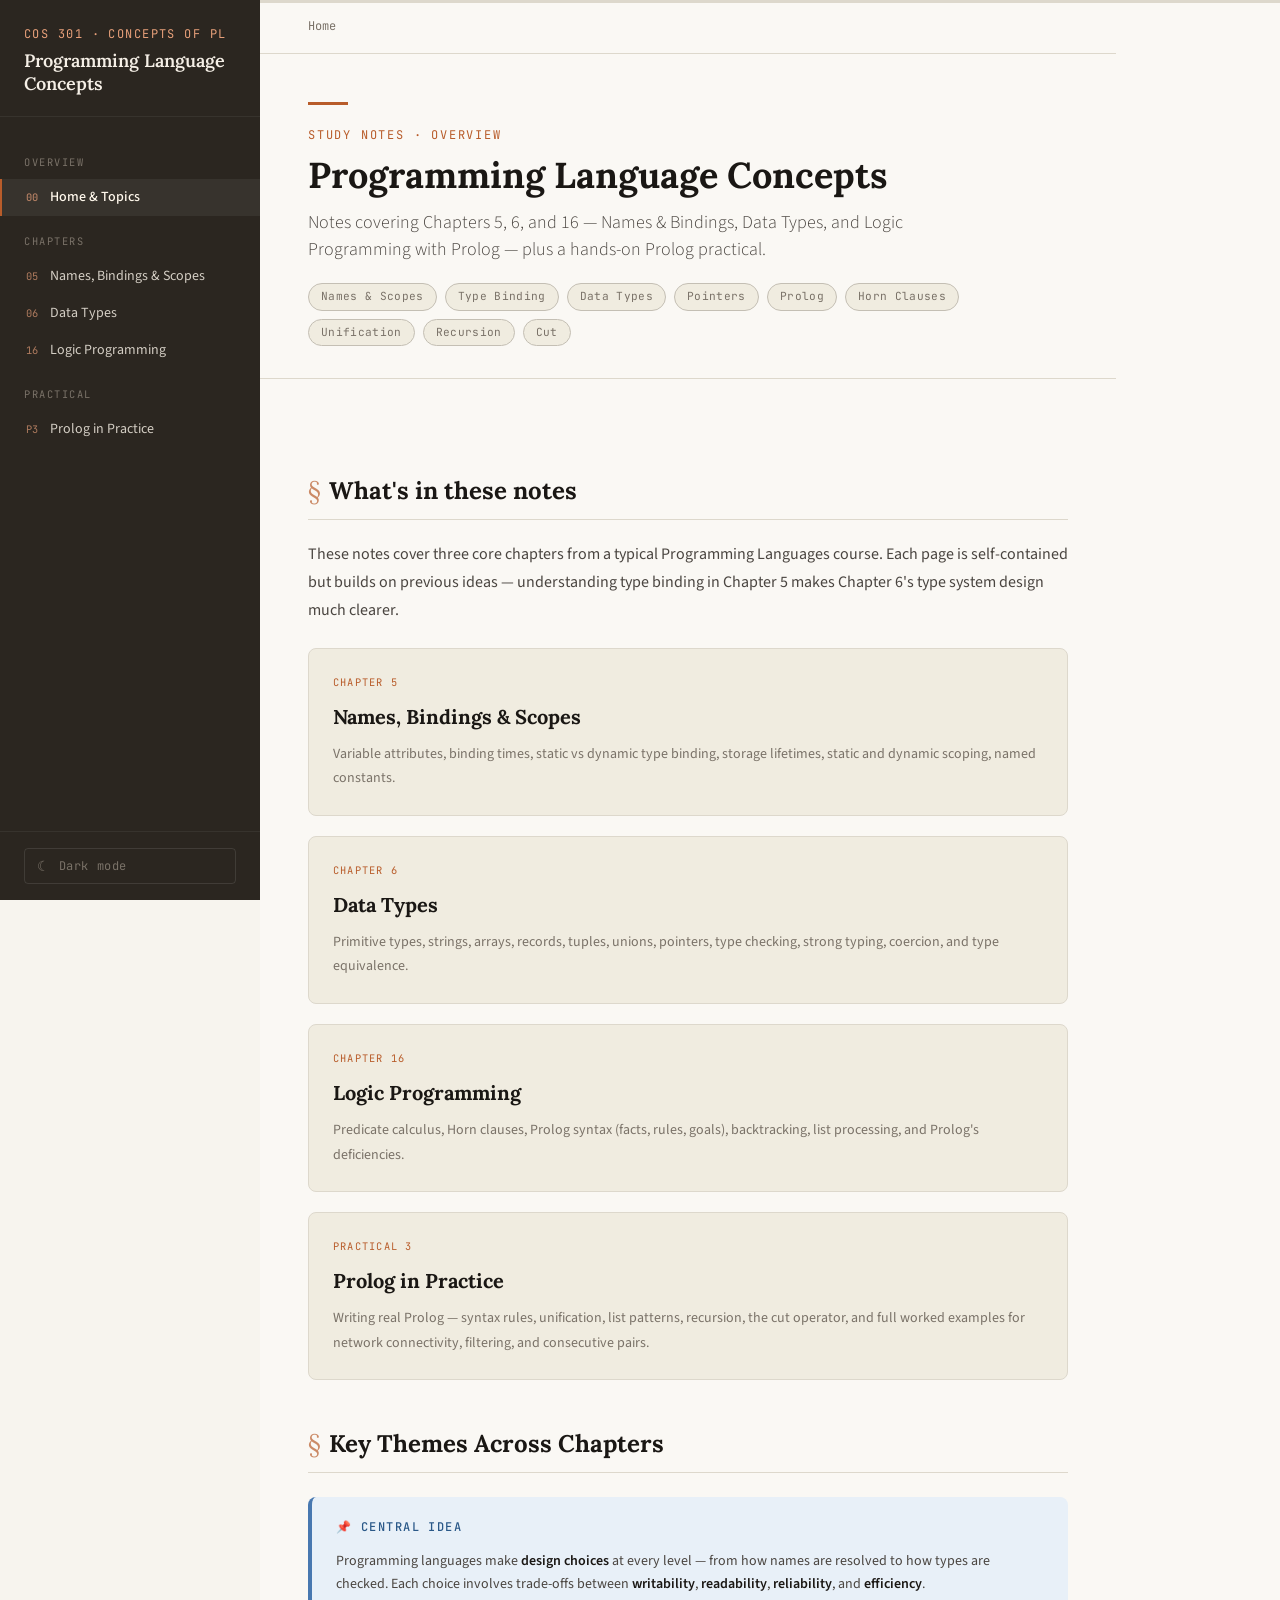
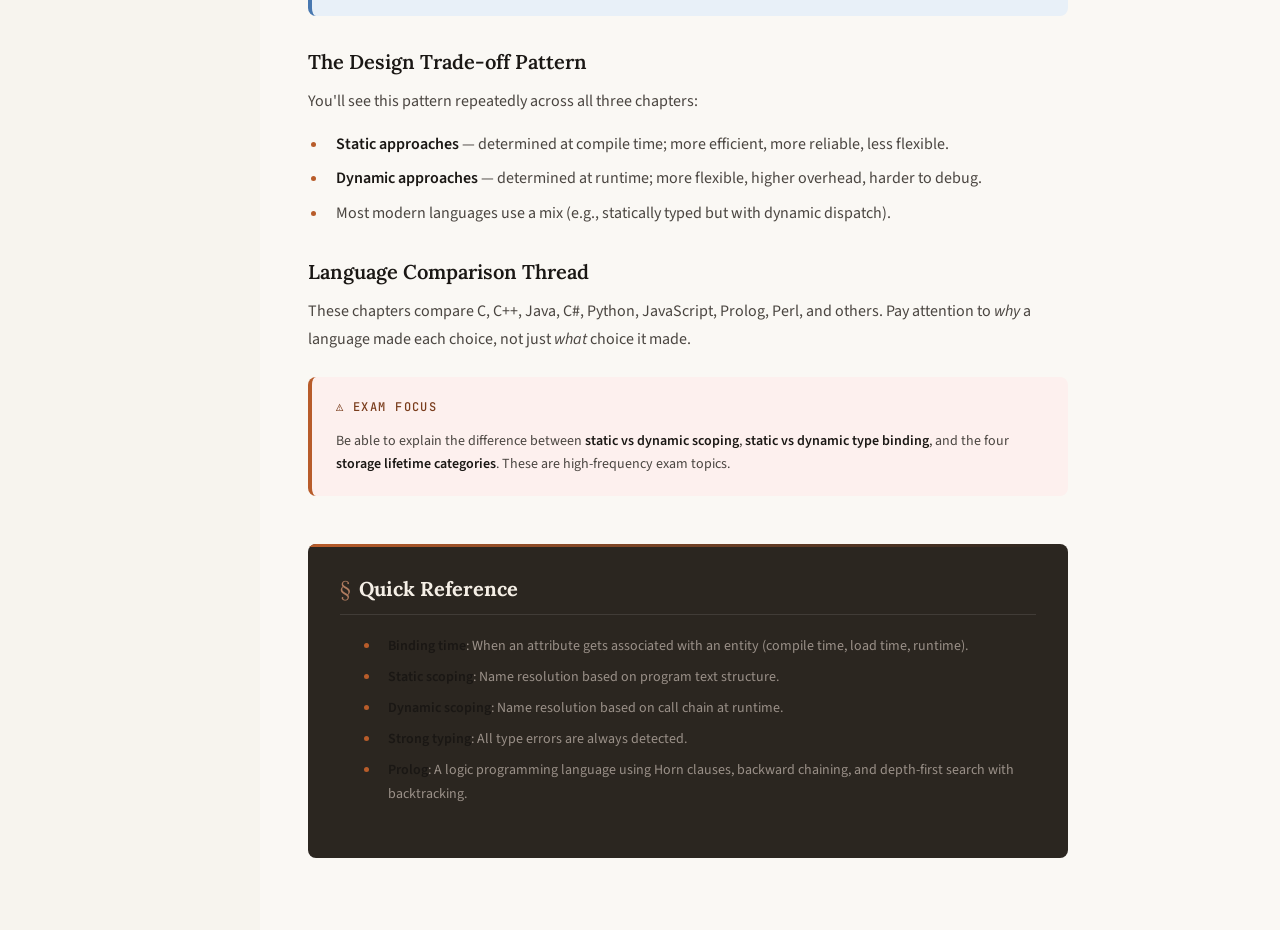
==== index.html @ 0f6e415b "Add files via upload" ====
<!DOCTYPE html>
<html lang="en" data-theme="light">
<head>
  <meta charset="UTF-8" />
  <meta name="viewport" content="width=device-width, initial-scale=1.0" />
  <title>Study Notes — Programming Languages</title>
  <link rel="stylesheet" href="styles.css" />
</head>
<body>
<div class="layout">

  <!-- Mobile controls -->
  <button class="menu-toggle" aria-label="Open menu">☰</button>
  <div class="sidebar-overlay"></div>

  <!-- ═══════════════ SIDEBAR ═══════════════ -->
  <aside class="sidebar">
    <div class="sidebar-brand">
      <span class="course-label">COS 301 · Concepts of PL</span>
      <h1>Programming Language Concepts</h1>
    </div>

    <nav class="sidebar-nav">
      <span class="nav-section-label">Overview</span>
      <a href="index.html" class="active">
        <span class="nav-chapter">00</span> Home &amp; Topics
      </a>

      <span class="nav-section-label">Chapters</span>
      <a href="chapter5.html">
        <span class="nav-chapter">05</span> Names, Bindings &amp; Scopes
      </a>
      <a href="chapter6.html">
        <span class="nav-chapter">06</span> Data Types
      </a>
      <a href="chapter16.html">
        <span class="nav-chapter">16</span> Logic Programming
      </a>

      <span class="nav-section-label">Practical</span>
      <a href="prolog-practical.html">
        <span class="nav-chapter">P3</span> Prolog in Practice
      </a>
    </nav>

    <div class="sidebar-footer">
      <button class="theme-toggle">
        <span class="toggle-icon">☾</span>
        <span class="toggle-label">Dark mode</span>
      </button>
    </div>
  </aside>

  <!-- ═══════════════ MAIN ═══════════════ -->
  <main class="main">
    <div class="reading-progress"><div class="reading-progress-bar"></div></div>

    <div class="breadcrumb">
      <a href="index.html">Home</a>
    </div>

    <header class="page-header">
      <span class="chapter-tag">Study Notes · Overview</span>
      <h1>Programming Language Concepts</h1>
      <p class="subtitle">
        Notes covering Chapters 5, 6, and 16 — Names &amp; Bindings, Data Types,
        and Logic Programming with Prolog — plus a hands-on Prolog practical.
      </p>
      <div class="topic-pills">
        <span class="pill">Names &amp; Scopes</span>
        <span class="pill">Type Binding</span>
        <span class="pill">Data Types</span>
        <span class="pill">Pointers</span>
        <span class="pill">Prolog</span>
        <span class="pill">Horn Clauses</span>
        <span class="pill">Unification</span>
        <span class="pill">Recursion</span>
        <span class="pill">Cut</span>
      </div>
    </header>

    <article class="article">

      <h2>What's in these notes</h2>
      <p>
        These notes cover three core chapters from a typical Programming Languages course. Each page is self-contained but builds on previous ideas — understanding type binding in Chapter 5 makes Chapter 6's type system design much clearer.
      </p>

      <!-- Chapter cards -->
      <div style="display:flex; flex-direction:column; gap: var(--sp-5); margin: var(--sp-6) 0; max-width: var(--content-max);">

        <a href="chapter5.html" style="text-decoration:none; display:block;">
          <div style="border: 1px solid var(--border); border-radius: var(--radius-lg); padding: var(--sp-6); background: var(--bg-hover); transition: border-color 0.2s, box-shadow 0.2s; cursor: pointer;"
               onmouseover="this.style.borderColor='var(--accent)'; this.style.boxShadow='var(--shadow-md)'"
               onmouseout="this.style.borderColor='var(--border)'; this.style.boxShadow='none'">
            <div style="font-family: var(--font-mono); font-size: 0.65rem; color: var(--accent); text-transform: uppercase; letter-spacing: 0.12em; margin-bottom: var(--sp-2);">Chapter 5</div>
            <div style="font-family: var(--font-display); font-size: var(--fs-xl); font-weight: 700; color: var(--text-primary); margin-bottom: var(--sp-2);">Names, Bindings &amp; Scopes</div>
            <div style="font-size: var(--fs-sm); color: var(--text-muted);">Variable attributes, binding times, static vs dynamic type binding, storage lifetimes, static and dynamic scoping, named constants.</div>
          </div>
        </a>

        <a href="chapter6.html" style="text-decoration:none; display:block;">
          <div style="border: 1px solid var(--border); border-radius: var(--radius-lg); padding: var(--sp-6); background: var(--bg-hover); transition: border-color 0.2s, box-shadow 0.2s; cursor: pointer;"
               onmouseover="this.style.borderColor='var(--accent)'; this.style.boxShadow='var(--shadow-md)'"
               onmouseout="this.style.borderColor='var(--border)'; this.style.boxShadow='none'">
            <div style="font-family: var(--font-mono); font-size: 0.65rem; color: var(--accent); text-transform: uppercase; letter-spacing: 0.12em; margin-bottom: var(--sp-2);">Chapter 6</div>
            <div style="font-family: var(--font-display); font-size: var(--fs-xl); font-weight: 700; color: var(--text-primary); margin-bottom: var(--sp-2);">Data Types</div>
            <div style="font-size: var(--fs-sm); color: var(--text-muted);">Primitive types, strings, arrays, records, tuples, unions, pointers, type checking, strong typing, coercion, and type equivalence.</div>
          </div>
        </a>

        <a href="chapter16.html" style="text-decoration:none; display:block;">
          <div style="border: 1px solid var(--border); border-radius: var(--radius-lg); padding: var(--sp-6); background: var(--bg-hover); transition: border-color 0.2s, box-shadow 0.2s; cursor: pointer;"
               onmouseover="this.style.borderColor='var(--accent)'; this.style.boxShadow='var(--shadow-md)'"
               onmouseout="this.style.borderColor='var(--border)'; this.style.boxShadow='none'">
            <div style="font-family: var(--font-mono); font-size: 0.65rem; color: var(--accent); text-transform: uppercase; letter-spacing: 0.12em; margin-bottom: var(--sp-2);">Chapter 16</div>
            <div style="font-family: var(--font-display); font-size: var(--fs-xl); font-weight: 700; color: var(--text-primary); margin-bottom: var(--sp-2);">Logic Programming</div>
            <div style="font-size: var(--fs-sm); color: var(--text-muted);">Predicate calculus, Horn clauses, Prolog syntax (facts, rules, goals), backtracking, list processing, and Prolog's deficiencies.</div>
          </div>
        </a>

        <a href="prolog-practical.html" style="text-decoration:none; display:block;">
          <div style="border: 1px solid var(--border); border-radius: var(--radius-lg); padding: var(--sp-6); background: var(--bg-hover); transition: border-color 0.2s, box-shadow 0.2s; cursor: pointer;"
               onmouseover="this.style.borderColor='var(--accent)'; this.style.boxShadow='var(--shadow-md)'"
               onmouseout="this.style.borderColor='var(--border)'; this.style.boxShadow='none'">
            <div style="font-family: var(--font-mono); font-size: 0.65rem; color: var(--accent); text-transform: uppercase; letter-spacing: 0.12em; margin-bottom: var(--sp-2);">Practical 3</div>
            <div style="font-family: var(--font-display); font-size: var(--fs-xl); font-weight: 700; color: var(--text-primary); margin-bottom: var(--sp-2);">Prolog in Practice</div>
            <div style="font-size: var(--fs-sm); color: var(--text-muted);">Writing real Prolog — syntax rules, unification, list patterns, recursion, the cut operator, and full worked examples for network connectivity, filtering, and consecutive pairs.</div>
          </div>
        </a>

      </div>

      <h2>Key Themes Across Chapters</h2>

      <div class="callout key">
        <div class="callout-label">📌 Central Idea</div>
        <p>
          Programming languages make <strong>design choices</strong> at every level — from how names are resolved to how types are checked. Each choice involves trade-offs between
          <strong>writability</strong>, <strong>readability</strong>, <strong>reliability</strong>, and <strong>efficiency</strong>.
        </p>
      </div>

      <h3>The Design Trade-off Pattern</h3>
      <p>You'll see this pattern repeatedly across all three chapters:</p>
      <ul>
        <li><strong>Static approaches</strong> — determined at compile time; more efficient, more reliable, less flexible.</li>
        <li><strong>Dynamic approaches</strong> — determined at runtime; more flexible, higher overhead, harder to debug.</li>
        <li>Most modern languages use a mix (e.g., statically typed but with dynamic dispatch).</li>
      </ul>

      <h3>Language Comparison Thread</h3>
      <p>These chapters compare C, C++, Java, C#, Python, JavaScript, Prolog, Perl, and others. Pay attention to <em>why</em> a language made each choice, not just <em>what</em> choice it made.</p>

      <div class="callout warning">
        <div class="callout-label">⚠ Exam Focus</div>
        <p>
          Be able to explain the difference between <strong>static vs dynamic scoping</strong>, <strong>static vs dynamic type binding</strong>, and the four <strong>storage lifetime categories</strong>. These are high-frequency exam topics.
        </p>
      </div>

      <div class="summary-box">
        <h2>Quick Reference</h2>
        <ul>
          <li><strong>Binding time</strong>: When an attribute gets associated with an entity (compile time, load time, runtime).</li>
          <li><strong>Static scoping</strong>: Name resolution based on program text structure.</li>
          <li><strong>Dynamic scoping</strong>: Name resolution based on call chain at runtime.</li>
          <li><strong>Strong typing</strong>: All type errors are always detected.</li>
          <li><strong>Prolog</strong>: A logic programming language using Horn clauses, backward chaining, and depth-first search with backtracking.</li>
        </ul>
      </div>

    </article>
  </main>
</div>
<script src="study-notes.js"></script>
</body>
</html>
---- styles.css ----
/* ============================================================
   STUDY NOTES — Shared Stylesheet
   Academic Editorial Theme
   ============================================================ */

@import url('https://fonts.googleapis.com/css2?family=Lora:ital,wght@0,400;0,600;0,700;1,400&family=Source+Sans+3:wght@300;400;500;600&family=JetBrains+Mono:wght@400;500&display=swap');

/* ============================================================
   CSS VARIABLES
   ============================================================ */
:root {
  /* Colors — Light Theme */
  --bg-page:        #f7f4ee;
  --bg-content:     #faf8f4;
  --bg-sidebar:     #2b2620;
  --bg-code:        #eeeae0;
  --bg-note:        #fffbe8;
  --bg-key:         #e8f0f8;
  --bg-table-head:  #2b2620;
  --bg-hover:       #f0ece0;

  --text-primary:   #1a1714;
  --text-secondary: #4a4540;
  --text-muted:     #7a7268;
  --text-sidebar:   #d4cec4;
  --text-sidebar-active: #fff8ec;
  --text-code:      #2a4a2a;

  --accent:         #b85c2a;
  --accent-light:   #e8a07a;
  --accent-dim:     #7a3d1d;

  --border:         #ddd8cc;
  --border-strong:  #c4bfb4;
  --rule:           #b85c2a;

  /* Spacing scale (base 4px) */
  --sp-1:  4px;
  --sp-2:  8px;
  --sp-3:  12px;
  --sp-4:  16px;
  --sp-5:  20px;
  --sp-6:  24px;
  --sp-8:  32px;
  --sp-10: 40px;
  --sp-12: 48px;
  --sp-16: 64px;
  --sp-20: 80px;

  /* Typography */
  --font-display: 'Lora', Georgia, serif;
  --font-body:    'Source Sans 3', 'Helvetica Neue', sans-serif;
  --font-mono:    'JetBrains Mono', 'Courier New', monospace;

  --fs-xs:   0.75rem;
  --fs-sm:   0.875rem;
  --fs-base: 1rem;
  --fs-lg:   1.125rem;
  --fs-xl:   1.25rem;
  --fs-2xl:  1.5rem;
  --fs-3xl:  1.875rem;
  --fs-4xl:  2.25rem;

  /* Layout */
  --sidebar-width: 260px;
  --content-max:   760px;
  --content-pad:   var(--sp-12);

  /* Effects */
  --shadow-sm:  0 1px 4px rgba(0,0,0,0.08);
  --shadow-md:  0 4px 16px rgba(0,0,0,0.10);
  --radius:     4px;
  --radius-lg:  8px;

  /* Transitions */
  --transition: 0.2s ease;
}

/* Dark Theme */
[data-theme="dark"] {
  --bg-page:        #16130f;
  --bg-content:     #1e1a15;
  --bg-sidebar:     #0e0c09;
  --bg-code:        #252018;
  --bg-note:        #2a2410;
  --bg-key:         #10202e;
  --bg-table-head:  #0e0c09;
  --bg-hover:       #2a2418;

  --text-primary:   #ede8df;
  --text-secondary: #b8b0a4;
  --text-muted:     #7a7268;
  --text-sidebar:   #8a8278;
  --text-sidebar-active: #f5efe6;
  --text-code:      #88c888;

  --accent:         #d9784a;
  --accent-light:   #e8a07a;
  --accent-dim:     #a05530;

  --border:         #2e2820;
  --border-strong:  #3e3828;
  --rule:           #d9784a;
}

/* ============================================================
   RESET & BASE
   ============================================================ */
*, *::before, *::after {
  box-sizing: border-box;
  margin: 0;
  padding: 0;
}

html {
  scroll-behavior: smooth;
  font-size: 16px;
}

body {
  font-family: var(--font-body);
  font-size: var(--fs-base);
  line-height: 1.75;
  color: var(--text-primary);
  background: var(--bg-page);
  min-height: 100vh;
  transition: background var(--transition), color var(--transition);
}

/* ============================================================
   LAYOUT
   ============================================================ */
.layout {
  display: flex;
  min-height: 100vh;
}

/* ============================================================
   SIDEBAR
   ============================================================ */
.sidebar {
  width: var(--sidebar-width);
  background: var(--bg-sidebar);
  position: fixed;
  top: 0;
  left: 0;
  height: 100vh;
  overflow-y: auto;
  z-index: 100;
  display: flex;
  flex-direction: column;
  transition: transform var(--transition);
}

.sidebar::-webkit-scrollbar { width: 4px; }
.sidebar::-webkit-scrollbar-track { background: transparent; }
.sidebar::-webkit-scrollbar-thumb { background: #4a4038; border-radius: 2px; }

.sidebar-brand {
  padding: var(--sp-6) var(--sp-6) var(--sp-5);
  border-bottom: 1px solid rgba(255,255,255,0.06);
}

.sidebar-brand .course-label {
  font-family: var(--font-mono);
  font-size: var(--fs-xs);
  color: var(--accent-light);
  text-transform: uppercase;
  letter-spacing: 0.12em;
  display: block;
  margin-bottom: var(--sp-1);
}

.sidebar-brand h1 {
  font-family: var(--font-display);
  font-size: var(--fs-lg);
  font-weight: 600;
  color: #f5efe6;
  line-height: 1.3;
}

.sidebar-nav {
  padding: var(--sp-5) 0 var(--sp-6);
  flex: 1;
}

.nav-section-label {
  font-family: var(--font-mono);
  font-size: 0.65rem;
  color: var(--text-muted);
  text-transform: uppercase;
  letter-spacing: 0.15em;
  padding: var(--sp-4) var(--sp-6) var(--sp-2);
  display: block;
}

.sidebar-nav a {
  display: flex;
  align-items: center;
  gap: var(--sp-2);
  padding: var(--sp-2) var(--sp-6);
  color: var(--text-sidebar);
  text-decoration: none;
  font-size: var(--fs-sm);
  font-weight: 400;
  transition: color var(--transition), background var(--transition), padding-left var(--transition);
  border-left: 2px solid transparent;
  line-height: 1.5;
}

.sidebar-nav a:hover {
  color: var(--text-sidebar-active);
  background: rgba(255,255,255,0.04);
  padding-left: calc(var(--sp-6) + 4px);
}

.sidebar-nav a.active {
  color: var(--text-sidebar-active);
  border-left-color: var(--accent);
  background: rgba(255,255,255,0.06);
  font-weight: 500;
}

.sidebar-nav a .nav-chapter {
  font-family: var(--font-mono);
  font-size: 0.65rem;
  color: var(--accent-light);
  opacity: 0.7;
  margin-right: var(--sp-1);
}

.sidebar-toc {
  padding: var(--sp-3) 0;
  border-top: 1px solid rgba(255,255,255,0.06);
  margin: 0 var(--sp-6);
}

.sidebar-toc-title {
  font-family: var(--font-mono);
  font-size: 0.65rem;
  color: var(--text-muted);
  text-transform: uppercase;
  letter-spacing: 0.12em;
  display: block;
  padding: var(--sp-3) 0 var(--sp-2);
}

.sidebar-toc a {
  display: block;
  padding: var(--sp-1) 0 var(--sp-1) var(--sp-4);
  color: #5e5650;
  text-decoration: none;
  font-size: 0.78rem;
  line-height: 1.4;
  border-left: 1px solid #3a342c;
  transition: color var(--transition), border-color var(--transition);
}

.sidebar-toc a:hover {
  color: #9a9088;
  border-left-color: var(--accent);
}

/* Dark mode toggle */
.sidebar-footer {
  padding: var(--sp-4) var(--sp-6);
  border-top: 1px solid rgba(255,255,255,0.06);
}

.theme-toggle {
  display: flex;
  align-items: center;
  gap: var(--sp-2);
  cursor: pointer;
  background: none;
  border: 1px solid rgba(255,255,255,0.1);
  color: var(--text-muted);
  padding: var(--sp-2) var(--sp-3);
  border-radius: var(--radius);
  font-size: var(--fs-xs);
  font-family: var(--font-mono);
  letter-spacing: 0.05em;
  width: 100%;
  transition: border-color var(--transition), color var(--transition);
}

.theme-toggle:hover {
  border-color: rgba(255,255,255,0.2);
  color: var(--text-sidebar);
}

.theme-toggle .toggle-icon { font-size: 14px; }

/* ============================================================
   MAIN CONTENT
   ============================================================ */
.main {
  margin-left: var(--sidebar-width);
  flex: 1;
  min-height: 100vh;
  background: var(--bg-content);
  transition: background var(--transition);
}

/* Progress bar */
.reading-progress {
  position: fixed;
  top: 0;
  left: var(--sidebar-width);
  right: 0;
  height: 3px;
  background: var(--border);
  z-index: 200;
}

.reading-progress-bar {
  height: 100%;
  background: var(--accent);
  width: 0%;
  transition: width 0.1s linear;
}

/* Page header */
.page-header {
  background: var(--bg-content);
  padding: var(--sp-12) var(--content-pad) var(--sp-8);
  border-bottom: 1px solid var(--border);
  max-width: calc(var(--content-max) + var(--content-pad) * 2);
  position: relative;
}

.page-header::before {
  content: '';
  display: block;
  width: 40px;
  height: 3px;
  background: var(--accent);
  margin-bottom: var(--sp-5);
}

.page-header .chapter-tag {
  font-family: var(--font-mono);
  font-size: var(--fs-xs);
  color: var(--accent);
  text-transform: uppercase;
  letter-spacing: 0.15em;
  display: block;
  margin-bottom: var(--sp-2);
}

.page-header h1 {
  font-family: var(--font-display);
  font-size: var(--fs-4xl);
  font-weight: 700;
  color: var(--text-primary);
  line-height: 1.2;
  margin-bottom: var(--sp-3);
}

.page-header .subtitle {
  font-size: var(--fs-lg);
  color: var(--text-secondary);
  font-weight: 300;
  max-width: 600px;
  line-height: 1.5;
}

/* Topic pills */
.topic-pills {
  display: flex;
  flex-wrap: wrap;
  gap: var(--sp-2);
  margin-top: var(--sp-5);
}

.pill {
  font-family: var(--font-mono);
  font-size: 0.7rem;
  padding: 3px var(--sp-3);
  border-radius: 99px;
  border: 1px solid var(--border-strong);
  color: var(--text-muted);
  background: var(--bg-hover);
  letter-spacing: 0.03em;
}

/* Article content */
.article {
  max-width: calc(var(--content-max) + var(--content-pad) * 2);
  padding: var(--sp-12) var(--content-pad);
}

/* ============================================================
   TYPOGRAPHY
   ============================================================ */
h2 {
  font-family: var(--font-display);
  font-size: var(--fs-2xl);
  font-weight: 700;
  color: var(--text-primary);
  margin-top: var(--sp-12);
  margin-bottom: var(--sp-5);
  padding-bottom: var(--sp-3);
  border-bottom: 1px solid var(--border);
  line-height: 1.3;
}

h2::before {
  content: '§';
  color: var(--accent);
  font-weight: 400;
  margin-right: var(--sp-2);
  opacity: 0.7;
}

h3 {
  font-family: var(--font-display);
  font-size: var(--fs-xl);
  font-weight: 600;
  color: var(--text-primary);
  margin-top: var(--sp-8);
  margin-bottom: var(--sp-3);
  line-height: 1.35;
}

h4 {
  font-family: var(--font-body);
  font-size: var(--fs-base);
  font-weight: 600;
  color: var(--text-secondary);
  margin-top: var(--sp-5);
  margin-bottom: var(--sp-2);
  text-transform: uppercase;
  letter-spacing: 0.06em;
  font-size: var(--fs-sm);
}

p {
  color: var(--text-secondary);
  margin-bottom: var(--sp-4);
  max-width: var(--content-max);
  font-size: var(--fs-base);
}

strong {
  font-weight: 600;
  color: var(--text-primary);
}

em {
  font-style: italic;
  color: var(--text-secondary);
}

/* ============================================================
   LISTS
   ============================================================ */
ul, ol {
  margin: var(--sp-3) 0 var(--sp-5) var(--sp-5);
  max-width: var(--content-max);
}

li {
  color: var(--text-secondary);
  margin-bottom: var(--sp-2);
  padding-left: var(--sp-2);
  line-height: 1.65;
}

ul li::marker {
  color: var(--accent);
}

ol li::marker {
  color: var(--accent);
  font-family: var(--font-mono);
  font-size: var(--fs-sm);
  font-weight: 500;
}

/* ============================================================
   CODE
   ============================================================ */
code {
  font-family: var(--font-mono);
  font-size: 0.875em;
  background: var(--bg-code);
  color: var(--text-code);
  padding: 1px 5px;
  border-radius: var(--radius);
  border: 1px solid var(--border);
}

pre {
  background: var(--bg-sidebar);
  border: 1px solid var(--border-strong);
  border-radius: var(--radius-lg);
  padding: var(--sp-5) var(--sp-6);
  overflow-x: auto;
  margin: var(--sp-5) 0 var(--sp-6);
  max-width: var(--content-max);
  position: relative;
}

pre code {
  font-family: var(--font-mono);
  font-size: var(--fs-sm);
  background: none;
  border: none;
  padding: 0;
  color: #c8c0b4;
  line-height: 1.7;
}

.code-label {
  font-family: var(--font-mono);
  font-size: 0.65rem;
  color: var(--accent-light);
  text-transform: uppercase;
  letter-spacing: 0.1em;
  display: block;
  margin-bottom: var(--sp-3);
  opacity: 0.7;
}

/* Syntax highlight hints */
pre code .kw { color: #e8a07a; }
pre code .cm { color: #6a6058; font-style: italic; }
pre code .st { color: #98c888; }

/* ============================================================
   CALLOUT BOXES
   ============================================================ */
.callout {
  border-radius: var(--radius-lg);
  padding: var(--sp-5) var(--sp-6);
  margin: var(--sp-6) 0;
  max-width: var(--content-max);
  border-left: 4px solid;
  position: relative;
}

.callout-label {
  font-family: var(--font-mono);
  font-size: var(--fs-xs);
  font-weight: 500;
  text-transform: uppercase;
  letter-spacing: 0.12em;
  display: flex;
  align-items: center;
  gap: var(--sp-2);
  margin-bottom: var(--sp-3);
}

.callout p {
  margin-bottom: 0;
  font-size: var(--fs-sm);
  line-height: 1.65;
}

.callout ul {
  margin-bottom: 0;
}

.callout li {
  font-size: var(--fs-sm);
}

.callout.note {
  background: var(--bg-note);
  border-color: #c8a030;
}

.callout.note .callout-label { color: #8a6820; }

.callout.key {
  background: var(--bg-key);
  border-color: #4878b0;
}

.callout.key .callout-label { color: #2a5888; }

.callout.warning {
  background: #fdf0ee;
  border-color: var(--accent);
}

[data-theme="dark"] .callout.warning { background: #2a1810; }
[data-theme="dark"] .callout.note { background: #251f0a; }
[data-theme="dark"] .callout.key { background: #0a1825; }

.callout.warning .callout-label { color: var(--accent-dim); }

/* ============================================================
   DEFINITION BLOCKS
   ============================================================ */
.definition {
  background: var(--bg-hover);
  border: 1px solid var(--border);
  border-radius: var(--radius-lg);
  padding: var(--sp-5) var(--sp-6);
  margin: var(--sp-5) 0;
  max-width: var(--content-max);
}

.definition dt {
  font-family: var(--font-display);
  font-weight: 600;
  font-size: var(--fs-base);
  color: var(--text-primary);
  margin-bottom: var(--sp-2);
}

.definition dd {
  color: var(--text-secondary);
  font-size: var(--fs-sm);
  padding-left: var(--sp-4);
  border-left: 2px solid var(--accent);
  line-height: 1.65;
}

dl.inline-def {
  max-width: var(--content-max);
}

dl.inline-def dt {
  font-weight: 600;
  color: var(--text-primary);
  float: left;
  clear: left;
  width: 180px;
  margin-bottom: var(--sp-3);
  font-size: var(--fs-sm);
}

dl.inline-def dd {
  margin-left: 190px;
  color: var(--text-secondary);
  margin-bottom: var(--sp-3);
  font-size: var(--fs-sm);
  line-height: 1.65;
}

/* ============================================================
   TABLES
   ============================================================ */
.table-wrapper {
  overflow-x: auto;
  margin: var(--sp-5) 0 var(--sp-6);
  max-width: var(--content-max);
  border-radius: var(--radius-lg);
  border: 1px solid var(--border);
  box-shadow: var(--shadow-sm);
}

table {
  width: 100%;
  border-collapse: collapse;
  font-size: var(--fs-sm);
}

thead {
  background: var(--bg-table-head);
}

thead th {
  font-family: var(--font-mono);
  font-size: 0.7rem;
  font-weight: 500;
  letter-spacing: 0.1em;
  text-transform: uppercase;
  color: #d4cec4;
  padding: var(--sp-3) var(--sp-5);
  text-align: left;
  white-space: nowrap;
}

tbody tr {
  border-bottom: 1px solid var(--border);
  transition: background var(--transition);
}

tbody tr:last-child { border-bottom: none; }

tbody tr:hover { background: var(--bg-hover); }

tbody td {
  padding: var(--sp-3) var(--sp-5);
  color: var(--text-secondary);
  line-height: 1.5;
  vertical-align: top;
}

tbody td:first-child {
  font-family: var(--font-mono);
  font-size: var(--fs-xs);
  color: var(--text-primary);
  font-weight: 500;
  white-space: nowrap;
}

/* ============================================================
   COLLAPSIBLE SECTIONS
   ============================================================ */
.collapsible {
  border: 1px solid var(--border);
  border-radius: var(--radius-lg);
  margin: var(--sp-5) 0;
  overflow: hidden;
  max-width: var(--content-max);
}

.collapsible-header {
  display: flex;
  justify-content: space-between;
  align-items: center;
  padding: var(--sp-4) var(--sp-5);
  cursor: pointer;
  background: var(--bg-hover);
  user-select: none;
  transition: background var(--transition);
  border: none;
  width: 100%;
  text-align: left;
}

.collapsible-header:hover {
  background: var(--bg-code);
}

.collapsible-header .ch-title {
  font-family: var(--font-display);
  font-weight: 600;
  color: var(--text-primary);
  font-size: var(--fs-base);
}

.collapsible-header .ch-badge {
  font-family: var(--font-mono);
  font-size: 0.65rem;
  padding: 2px var(--sp-2);
  background: var(--bg-sidebar);
  color: var(--accent-light);
  border-radius: 99px;
  margin-right: var(--sp-3);
}

.collapsible-arrow {
  color: var(--text-muted);
  font-size: var(--fs-base);
  transition: transform 0.25s ease;
  flex-shrink: 0;
}

.collapsible.open .collapsible-arrow {
  transform: rotate(180deg);
}

.collapsible-body {
  display: none;
  padding: var(--sp-5) var(--sp-6);
  border-top: 1px solid var(--border);
  background: var(--bg-content);
}

.collapsible.open .collapsible-body {
  display: block;
}

/* ============================================================
   COMPARISON GRID
   ============================================================ */
.compare-grid {
  display: grid;
  grid-template-columns: 1fr 1fr;
  gap: var(--sp-4);
  margin: var(--sp-5) 0;
  max-width: var(--content-max);
}

.compare-card {
  background: var(--bg-hover);
  border: 1px solid var(--border);
  border-radius: var(--radius-lg);
  padding: var(--sp-5);
}

.compare-card .cc-label {
  font-family: var(--font-mono);
  font-size: 0.65rem;
  text-transform: uppercase;
  letter-spacing: 0.12em;
  margin-bottom: var(--sp-3);
  display: flex;
  align-items: center;
  gap: var(--sp-2);
}

.cc-label.advantage { color: #2a7a3a; }
.cc-label.disadvantage { color: #8a2a2a; }
[data-theme="dark"] .cc-label.advantage { color: #5ac87a; }
[data-theme="dark"] .cc-label.disadvantage { color: #e87a7a; }

.compare-card ul { margin: 0; padding-left: var(--sp-4); }
.compare-card li { font-size: var(--fs-sm); margin-bottom: var(--sp-2); }

/* ============================================================
   SUMMARY BOX
   ============================================================ */
.summary-box {
  background: var(--bg-sidebar);
  border-radius: var(--radius-lg);
  padding: var(--sp-8);
  margin: var(--sp-12) 0 var(--sp-6);
  max-width: var(--content-max);
  position: relative;
  overflow: hidden;
}

.summary-box::before {
  content: '';
  position: absolute;
  top: 0;
  left: 0;
  right: 0;
  height: 3px;
  background: linear-gradient(90deg, var(--accent), transparent);
}

.summary-box h2 {
  color: #f5efe6;
  border-bottom-color: rgba(255,255,255,0.1);
  margin-top: 0;
  font-size: var(--fs-xl);
}

.summary-box h2::before { color: var(--accent-light); }

.summary-box p, .summary-box li {
  color: #9a9088;
  font-size: var(--fs-sm);
}

.summary-box ul { padding-left: var(--sp-5); }

.summary-box li::marker { color: var(--accent); }

/* ============================================================
   QUIZ WIDGET
   ============================================================ */
.quiz {
  border: 1px solid var(--border);
  border-radius: var(--radius-lg);
  overflow: hidden;
  margin: var(--sp-8) 0;
  max-width: var(--content-max);
}

.quiz-header {
  background: var(--bg-table-head);
  padding: var(--sp-4) var(--sp-6);
  display: flex;
  align-items: center;
  gap: var(--sp-3);
}

.quiz-header span {
  font-family: var(--font-mono);
  font-size: var(--fs-xs);
  color: var(--accent-light);
  text-transform: uppercase;
  letter-spacing: 0.1em;
}

.quiz-body { padding: var(--sp-6); background: var(--bg-content); }

.quiz-question {
  font-family: var(--font-display);
  font-size: var(--fs-lg);
  font-weight: 600;
  color: var(--text-primary);
  margin-bottom: var(--sp-5);
  line-height: 1.4;
}

.quiz-options {
  display: flex;
  flex-direction: column;
  gap: var(--sp-2);
  list-style: none;
  padding: 0;
  margin: 0;
}

.quiz-option {
  display: flex;
  align-items: flex-start;
  gap: var(--sp-3);
  padding: var(--sp-3) var(--sp-4);
  border-radius: var(--radius);
  border: 1px solid var(--border);
  cursor: pointer;
  font-size: var(--fs-sm);
  color: var(--text-secondary);
  background: var(--bg-hover);
  transition: border-color var(--transition), background var(--transition);
  user-select: none;
}

.quiz-option:hover {
  border-color: var(--accent-light);
  background: var(--bg-note);
}

.quiz-option.correct {
  border-color: #2a7a3a;
  background: #edf8f0;
  color: #1a4a28;
}

[data-theme="dark"] .quiz-option.correct {
  background: #0a2010;
  color: #70c880;
}

.quiz-option.incorrect {
  border-color: #a83a2a;
  background: #fdf0ee;
  color: #6a2018;
}

[data-theme="dark"] .quiz-option.incorrect {
  background: #280a08;
  color: #e07060;
}

.quiz-option .opt-key {
  font-family: var(--font-mono);
  font-size: 0.7rem;
  width: 20px;
  height: 20px;
  border-radius: var(--radius);
  background: var(--bg-code);
  display: flex;
  align-items: center;
  justify-content: center;
  flex-shrink: 0;
  margin-top: 1px;
  color: var(--text-muted);
  border: 1px solid var(--border);
}

.quiz-feedback {
  display: none;
  margin-top: var(--sp-4);
  padding: var(--sp-3) var(--sp-4);
  border-radius: var(--radius);
  font-size: var(--fs-sm);
  line-height: 1.6;
}

.quiz-feedback.show { display: block; }
.quiz-feedback.correct { background: #edf8f0; color: #1a4a28; border: 1px solid #2a7a3a; }
.quiz-feedback.incorrect { background: #fdf0ee; color: #6a2018; border: 1px solid #a83a2a; }

[data-theme="dark"] .quiz-feedback.correct { background: #0a2010; color: #70c880; border-color: #2a5a30; }
[data-theme="dark"] .quiz-feedback.incorrect { background: #280a08; color: #e07060; border-color: #5a2018; }

.quiz-reset {
  display: none;
  margin-top: var(--sp-3);
  background: none;
  border: 1px solid var(--border);
  padding: var(--sp-2) var(--sp-4);
  border-radius: var(--radius);
  font-size: var(--fs-xs);
  font-family: var(--font-mono);
  color: var(--text-muted);
  cursor: pointer;
  transition: border-color var(--transition), color var(--transition);
}

.quiz-reset:hover { border-color: var(--accent); color: var(--accent); }
.quiz-reset.show { display: inline-block; }

/* ============================================================
   BREADCRUMB
   ============================================================ */
.breadcrumb {
  font-family: var(--font-mono);
  font-size: var(--fs-xs);
  color: var(--text-muted);
  padding: var(--sp-4) var(--content-pad);
  border-bottom: 1px solid var(--border);
  max-width: calc(var(--content-max) + var(--content-pad) * 2);
}

.breadcrumb a { color: var(--text-muted); text-decoration: none; }
.breadcrumb a:hover { color: var(--accent); }
.breadcrumb span { margin: 0 var(--sp-2); }

/* ============================================================
   MOBILE MENU TOGGLE
   ============================================================ */
.menu-toggle {
  display: none;
  position: fixed;
  top: var(--sp-4);
  left: var(--sp-4);
  z-index: 300;
  background: var(--bg-sidebar);
  border: none;
  color: var(--text-sidebar);
  width: 40px;
  height: 40px;
  border-radius: var(--radius);
  cursor: pointer;
  font-size: var(--fs-lg);
  align-items: center;
  justify-content: center;
  box-shadow: var(--shadow-md);
}

/* ============================================================
   RESPONSIVE
   ============================================================ */
@media (max-width: 900px) {
  :root {
    --sidebar-width: 0px;
    --content-pad: var(--sp-6);
  }

  .sidebar {
    transform: translateX(-280px);
    width: 280px;
  }

  .sidebar.open {
    transform: translateX(0);
    box-shadow: var(--shadow-md);
  }

  .main {
    margin-left: 0;
  }

  .reading-progress {
    left: 0;
  }

  .menu-toggle {
    display: flex;
  }

  .page-header {
    padding-top: calc(var(--sp-12) + var(--sp-8));
  }

  .compare-grid {
    grid-template-columns: 1fr;
  }
}

@media (max-width: 600px) {
  .page-header h1 {
    font-size: var(--fs-3xl);
  }

  .article {
    padding: var(--sp-8) var(--sp-5);
  }
}

/* ============================================================
   UTILITY
   ============================================================ */
.text-mono { font-family: var(--font-mono); }
.text-muted { color: var(--text-muted); }
.text-accent { color: var(--accent); }
.mt-0 { margin-top: 0; }
.mb-0 { margin-bottom: 0; }

.divider {
  border: none;
  border-top: 1px solid var(--border);
  margin: var(--sp-8) 0;
}

/* Sidebar overlay */
.sidebar-overlay {
  display: none;
  position: fixed;
  inset: 0;
  background: rgba(0,0,0,0.5);
  z-index: 90;
}

.sidebar-overlay.show { display: block; }
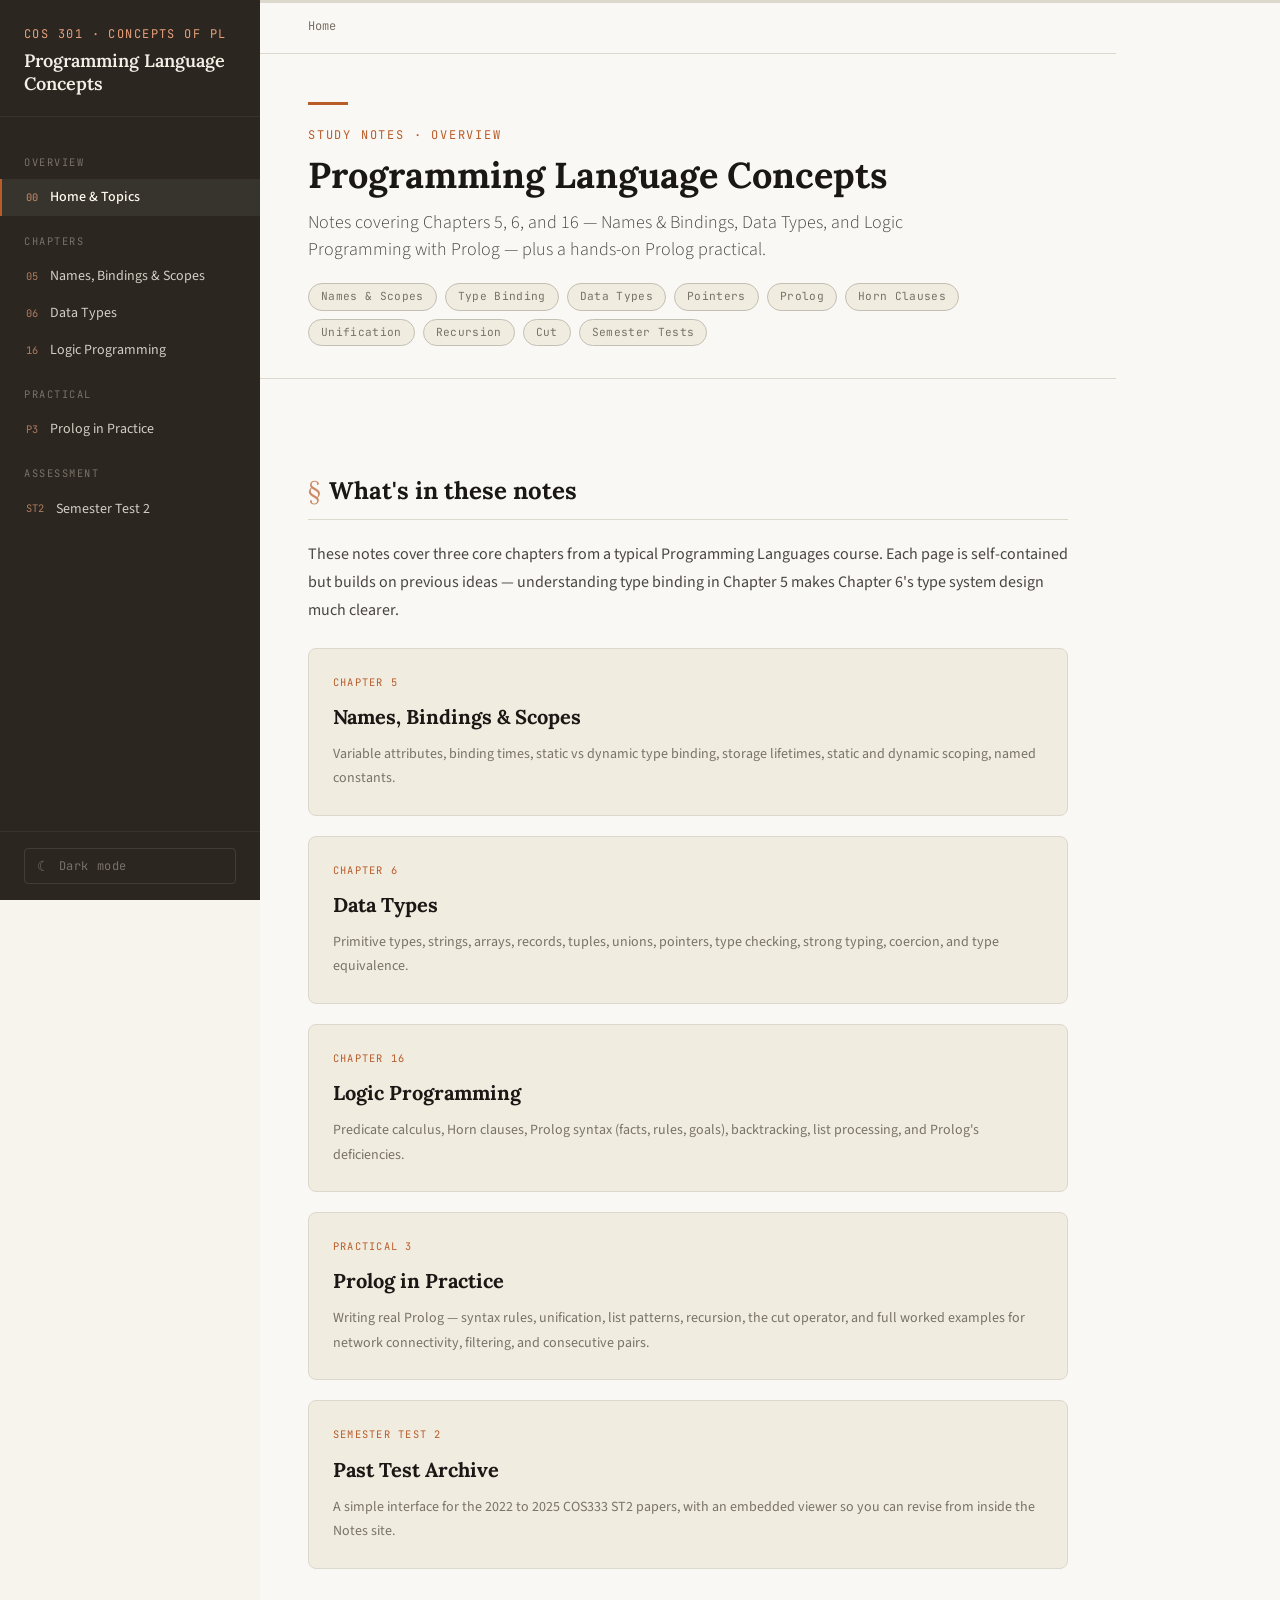
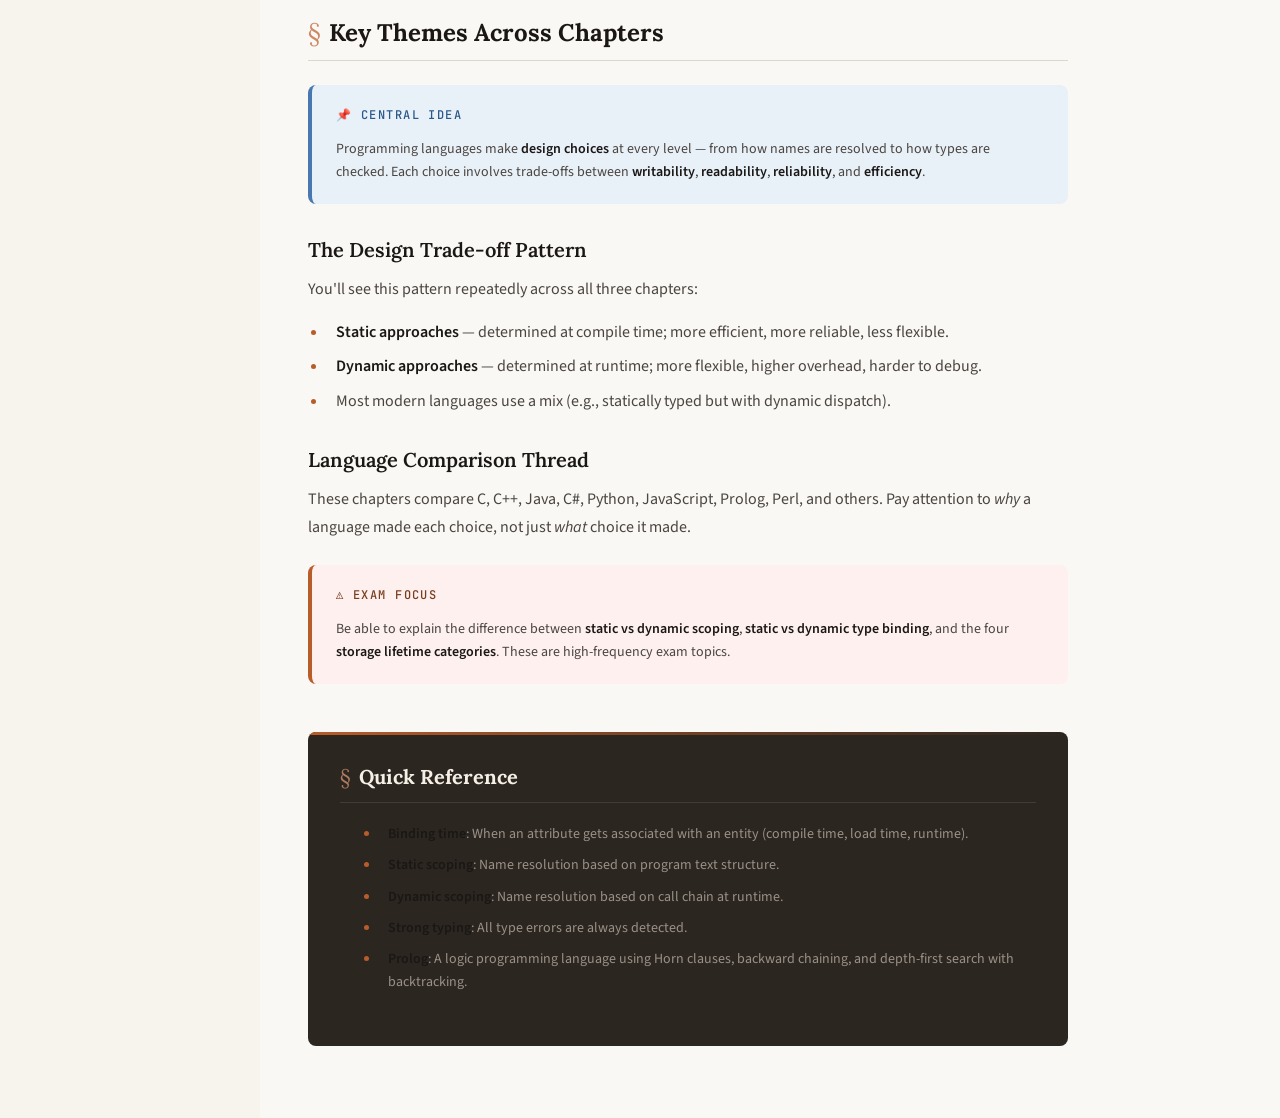
==== commit 0de58cda: "Sem tests and revised content" ====
--- a/index.html
+++ b/index.html
@@ -41,6 +41,11 @@
       <a href="prolog-practical.html">
         <span class="nav-chapter">P3</span> Prolog in Practice
       </a>
+
+      <span class="nav-section-label">Assessment</span>
+      <a href="semester-tests.html">
+        <span class="nav-chapter">ST2</span> Semester Test 2
+      </a>
     </nav>
 
     <div class="sidebar-footer">
@@ -76,6 +81,7 @@
         <span class="pill">Unification</span>
         <span class="pill">Recursion</span>
         <span class="pill">Cut</span>
+        <span class="pill">Semester Tests</span>
       </div>
     </header>
 
@@ -129,6 +135,16 @@
           </div>
         </a>
 
+        <a href="semester-tests.html" style="text-decoration:none; display:block;">
+          <div style="border: 1px solid var(--border); border-radius: var(--radius-lg); padding: var(--sp-6); background: var(--bg-hover); transition: border-color 0.2s, box-shadow 0.2s; cursor: pointer;"
+               onmouseover="this.style.borderColor='var(--accent)'; this.style.boxShadow='var(--shadow-md)'"
+               onmouseout="this.style.borderColor='var(--border)'; this.style.boxShadow='none'">
+            <div style="font-family: var(--font-mono); font-size: 0.65rem; color: var(--accent); text-transform: uppercase; letter-spacing: 0.12em; margin-bottom: var(--sp-2);">Semester Test 2</div>
+            <div style="font-family: var(--font-display); font-size: var(--fs-xl); font-weight: 700; color: var(--text-primary); margin-bottom: var(--sp-2);">Past Test Archive</div>
+            <div style="font-size: var(--fs-sm); color: var(--text-muted);">A simple interface for the 2022 to 2025 COS333 ST2 papers, with an embedded viewer so you can revise from inside the Notes site.</div>
+          </div>
+        </a>
+
       </div>
 
       <h2>Key Themes Across Chapters</h2>
--- a/styles.css
+++ b/styles.css
@@ -844,6 +844,119 @@
 .summary-box ul { padding-left: var(--sp-5); }
 
 .summary-box li::marker { color: var(--accent); }
+
+/* ============================================================
+   SEMESTER TESTS
+   ============================================================ */
+.card-grid {
+  display: grid;
+  grid-template-columns: repeat(auto-fit, minmax(220px, 1fr));
+  gap: var(--sp-4);
+  max-width: var(--content-max);
+  margin: var(--sp-6) 0;
+}
+
+.study-card {
+  border: 1px solid var(--border);
+  border-radius: var(--radius-lg);
+  padding: var(--sp-5);
+  background: var(--bg-hover);
+  box-shadow: var(--shadow-sm);
+  transition: border-color var(--transition), box-shadow var(--transition), transform var(--transition);
+}
+
+.study-card:hover {
+  border-color: var(--accent);
+  box-shadow: var(--shadow-md);
+  transform: translateY(-2px);
+}
+
+.study-card .card-kicker {
+  font-family: var(--font-mono);
+  font-size: 0.65rem;
+  color: var(--accent);
+  text-transform: uppercase;
+  letter-spacing: 0.12em;
+  margin-bottom: var(--sp-2);
+}
+
+.study-card h3 {
+  margin-top: 0;
+  margin-bottom: var(--sp-2);
+}
+
+.study-card p {
+  font-size: var(--fs-sm);
+  margin-bottom: var(--sp-4);
+}
+
+.card-actions {
+  display: flex;
+  flex-wrap: wrap;
+  gap: var(--sp-2);
+}
+
+.card-button {
+  appearance: none;
+  border: 1px solid var(--border-strong);
+  border-radius: var(--radius);
+  background: var(--bg-content);
+  color: var(--text-primary);
+  cursor: pointer;
+  font-family: var(--font-mono);
+  font-size: 0.72rem;
+  letter-spacing: 0.04em;
+  padding: var(--sp-2) var(--sp-3);
+  text-decoration: none;
+  transition: border-color var(--transition), color var(--transition), background var(--transition);
+}
+
+.card-button:hover {
+  border-color: var(--accent);
+  color: var(--accent);
+  background: var(--bg-note);
+}
+
+.test-viewer {
+  max-width: calc(var(--content-max) + var(--content-pad) * 2);
+  margin: var(--sp-8) 0;
+  border: 1px solid var(--border);
+  border-radius: var(--radius-lg);
+  overflow: hidden;
+  background: var(--bg-content);
+  box-shadow: var(--shadow-sm);
+}
+
+.test-viewer-bar {
+  display: flex;
+  justify-content: space-between;
+  align-items: center;
+  gap: var(--sp-4);
+  padding: var(--sp-4) var(--sp-5);
+  background: var(--bg-hover);
+  border-bottom: 1px solid var(--border);
+}
+
+.test-viewer-copy {
+  min-width: 0;
+}
+
+.test-viewer-copy strong {
+  display: block;
+  margin-bottom: 2px;
+}
+
+.test-viewer-copy span {
+  color: var(--text-muted);
+  font-size: var(--fs-sm);
+}
+
+.test-frame {
+  width: 100%;
+  min-height: 900px;
+  border: 0;
+  background: #fff;
+}
 
 /* ============================================================
    QUIZ WIDGET
@@ -1069,6 +1182,15 @@
   .article {
     padding: var(--sp-8) var(--sp-5);
   }
+
+  .test-viewer-bar {
+    flex-direction: column;
+    align-items: flex-start;
+  }
+
+  .test-frame {
+    min-height: 700px;
+  }
 }
 
 /* ============================================================
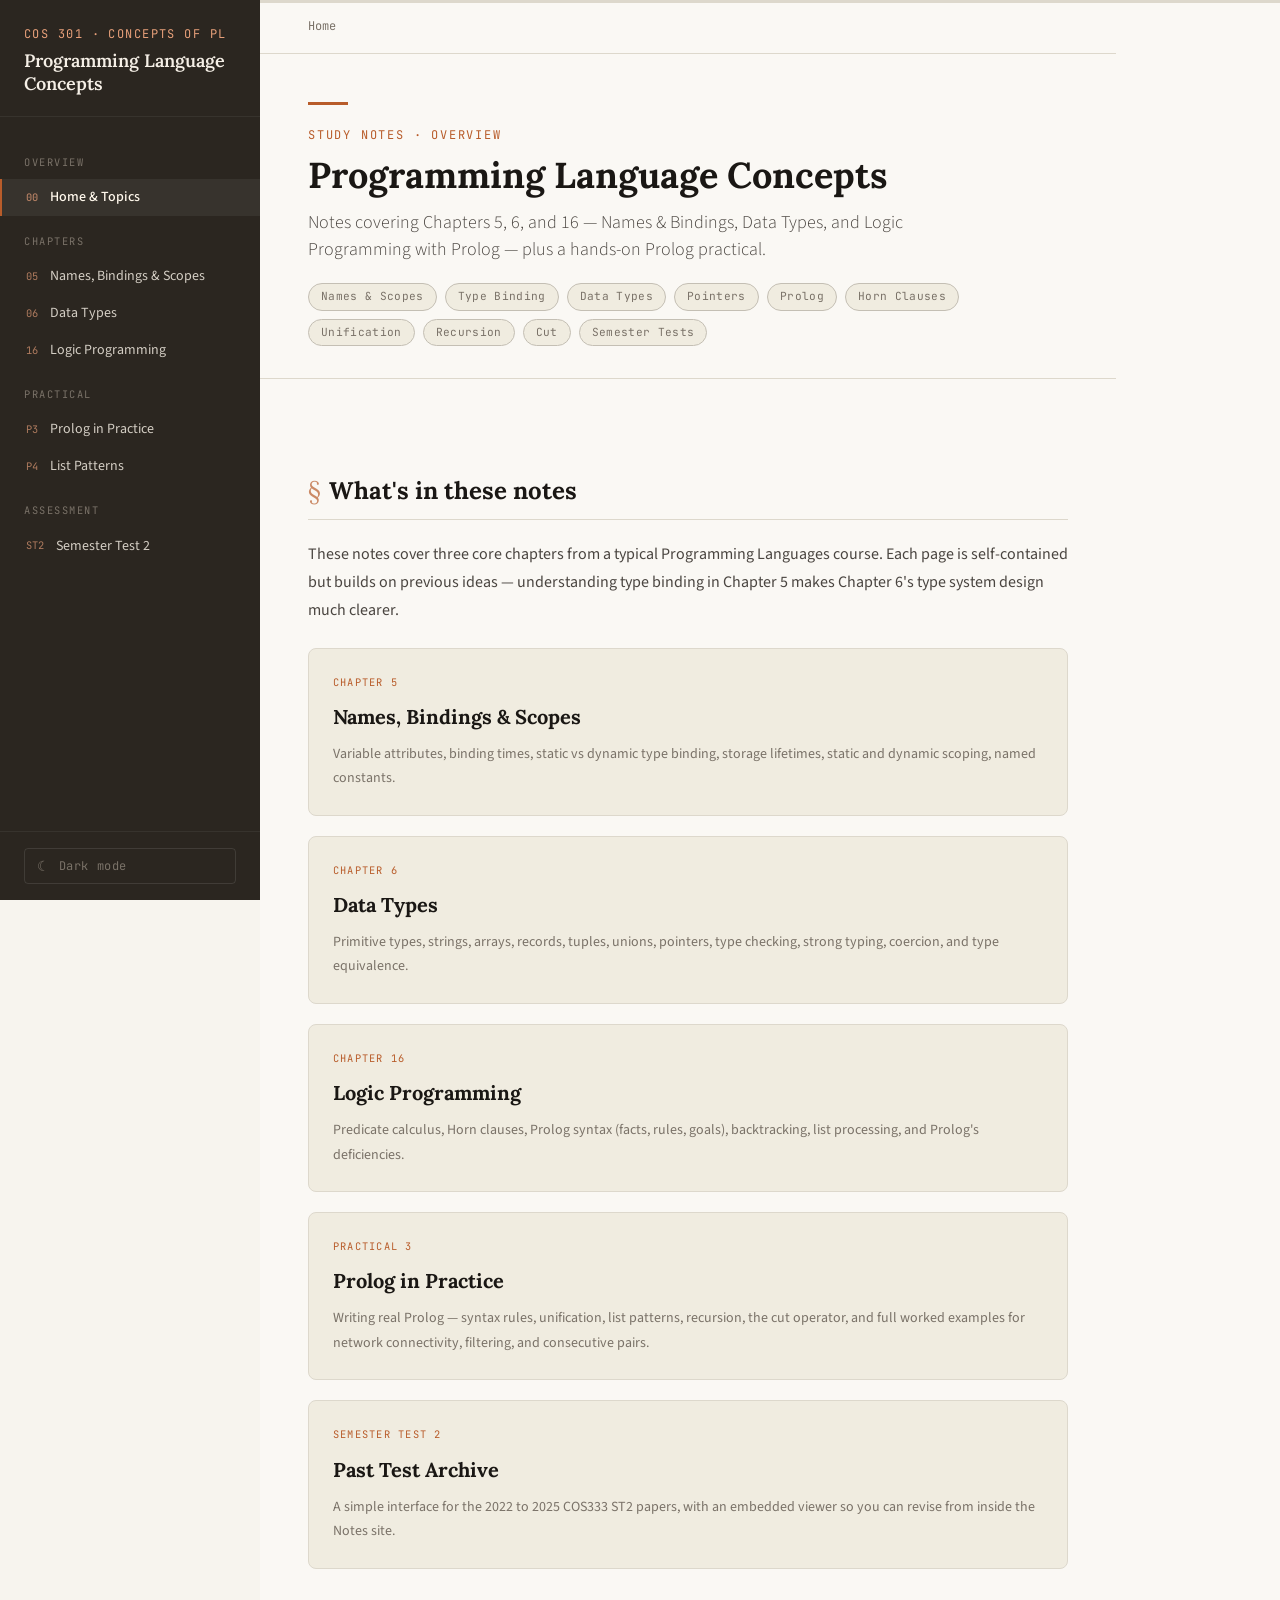
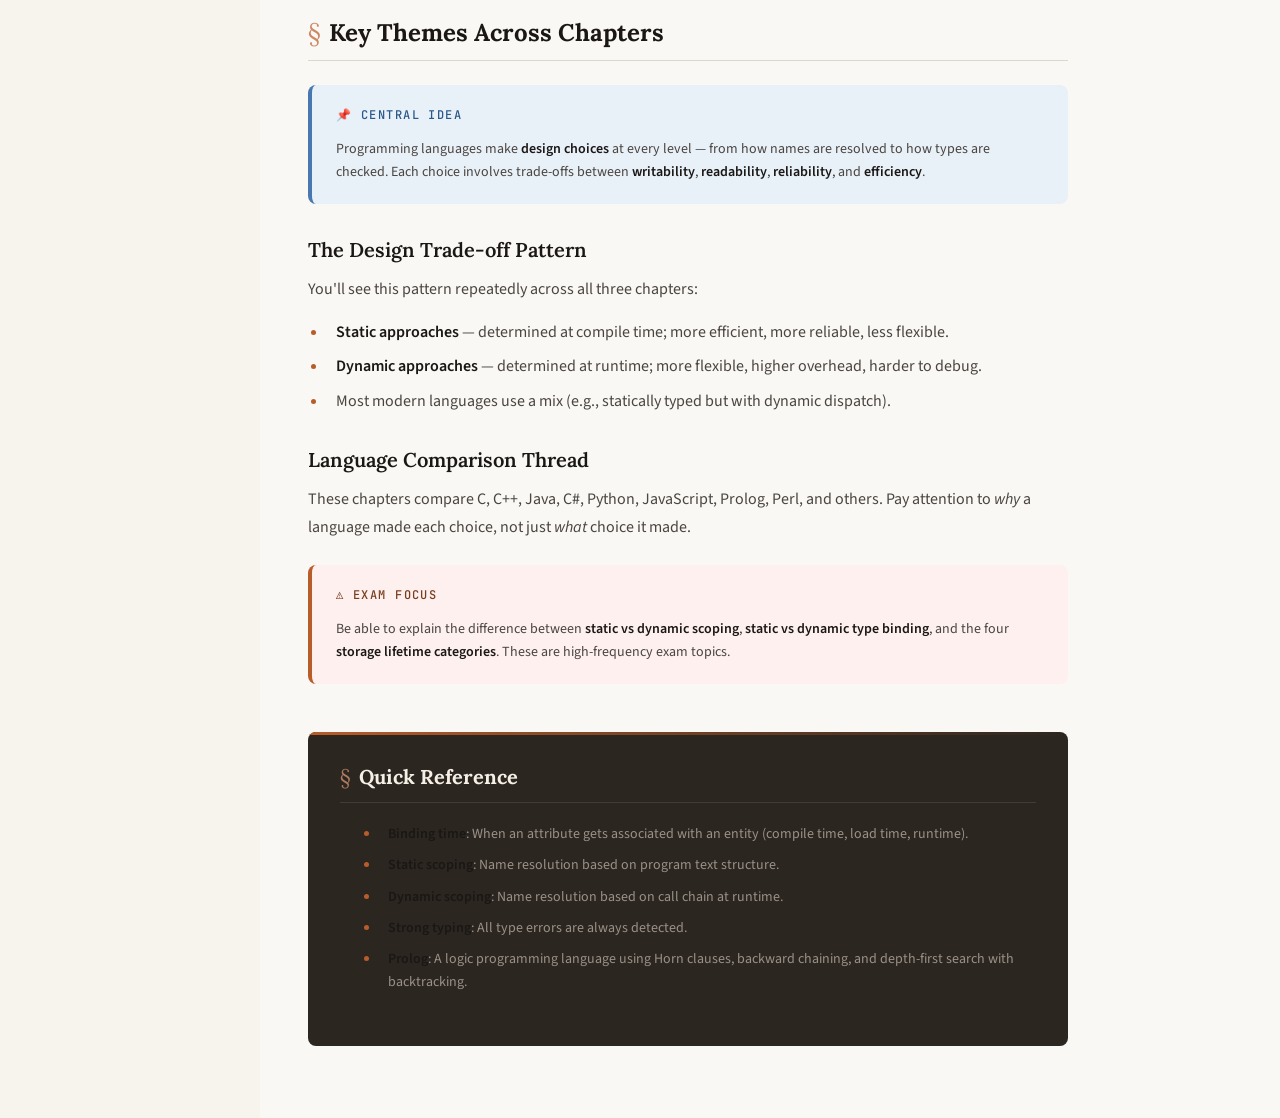
==== commit f8a0b7f0: "added some paterns for the lists in prolog" ====
--- a/index.html
+++ b/index.html
@@ -40,6 +40,9 @@
       <span class="nav-section-label">Practical</span>
       <a href="prolog-practical.html">
         <span class="nav-chapter">P3</span> Prolog in Practice
+      </a>
+      <a href="prolog-list-patterns.html">
+        <span class="nav-chapter">P4</span> List Patterns
       </a>
 
       <span class="nav-section-label">Assessment</span>
